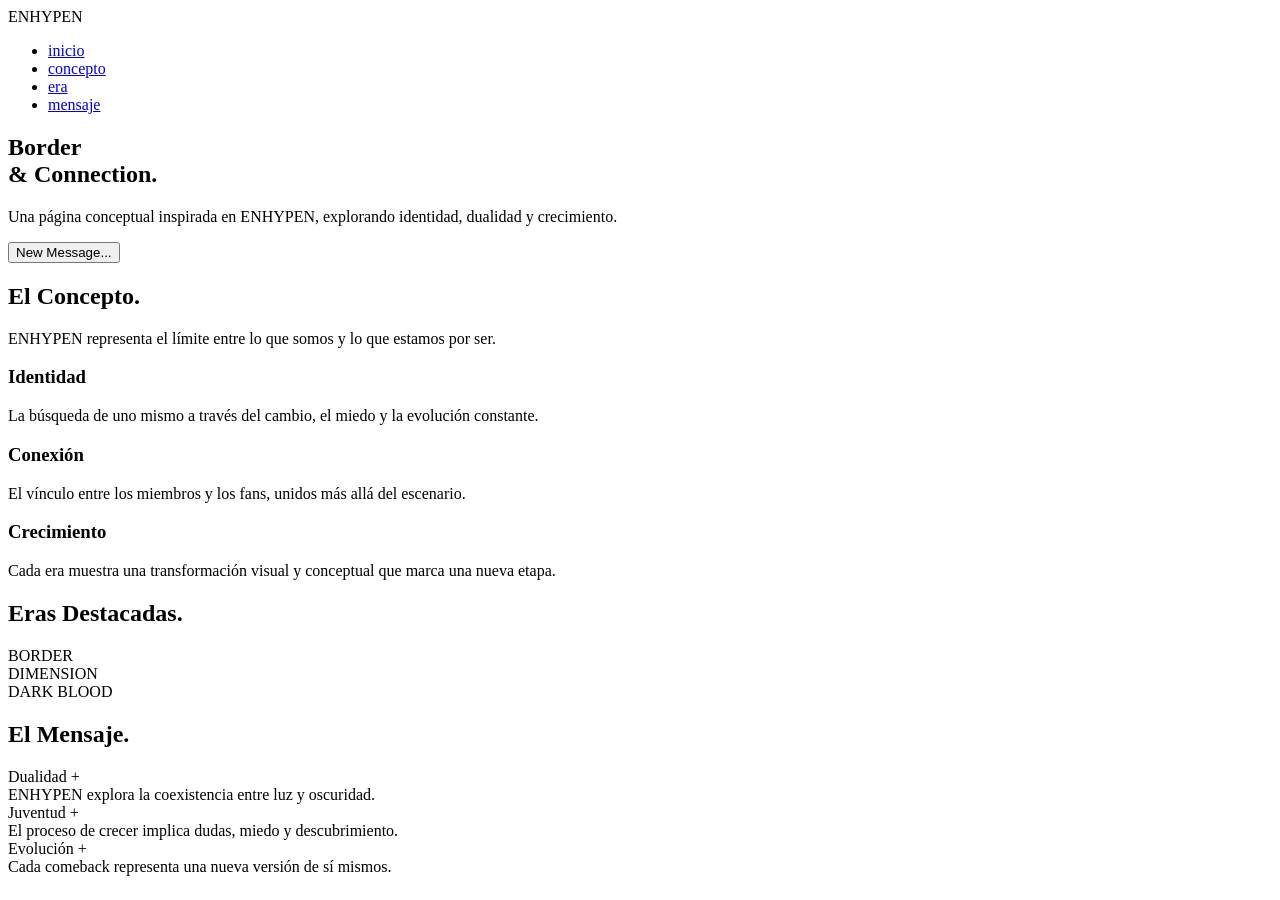
==== Tarea_1/index.html @ a041a490 "Create index.html" ====
<!DOCTYPE html>
<html lang="es">
<head>
    <meta charset="UTF-8">
    <title>ENHYPEN Concept</title>
    <link rel="stylesheet" href="styles.css">
</head>
<body>

    <nav>
        <span class="logo">ENHYPEN</span>
        <ul>
            <li><a href="#">inicio</a></li>
            <li><a href="#concepto">concepto</a></li>
            <li><a href="#era">era</a></li>
            <li><a href="#mensaje">mensaje</a></li>
        </ul>
    </nav>

    <section class="hero">
        <div class="hero-content">
            <h1>Border<br>& Connection.</h1>
            <p>
                Una página conceptual inspirada en ENHYPEN,
                explorando identidad, dualidad y crecimiento.
            </p>
            <button id="heroBtn">New Message...</button>
            <p id="dynamicText" class="dynamic-text"></p>
        </div>
    </section>

    <section id="concepto" class="work">
        <h2>El Concepto.</h2>
        <p class="subtitle">
            ENHYPEN representa el límite entre lo que somos y lo que estamos por ser.
        </p>

        <div class="work-grid">
            <div class="work-card">
                <h3>Identidad</h3>
                <p>
                    La búsqueda de uno mismo a través del cambio,
                    el miedo y la evolución constante.
                </p>
            </div>

            <div class="work-card">
                <h3>Conexión</h3>
                <p>
                    El vínculo entre los miembros y los fans,
                    unidos más allá del escenario.
                </p>
            </div>

            <div class="work-card">
                <h3>Crecimiento</h3>
                <p>
                    Cada era muestra una transformación visual
                    y conceptual que marca una nueva etapa.
                </p>
            </div>
        </div>
    </section>

    <section id="era" class="era">
        <h2>Eras Destacadas.</h2>
        <div class="era-grid">
            <div class="era-box">BORDER</div>
            <div class="era-box">DIMENSION</div>
            <div class="era-box">DARK BLOOD</div>
        </div>
    </section>


    <section id="mensaje" class="method">
        <h2>El Mensaje.</h2>
        <div class="accordion">

            <div class="item">
                <div class="title">Dualidad <span>+</span></div>
                <div class="content">
                    ENHYPEN explora la coexistencia entre luz y oscuridad.
                </div>
            </div>

            <div class="item">
                <div class="title">Juventud <span>+</span></div>
                <div class="content">
                    El proceso de crecer implica dudas, miedo y descubrimiento.
                </div>
            </div>

            <div class="item">
                <div class="title">Evolución <span>+</span></div>
                <div class="content">
                    Cada comeback representa una nueva versión de sí mismos.
                </div>
            </div>

        </div>
    </section>

    <script src="script.js"></script>
</body>
</html>
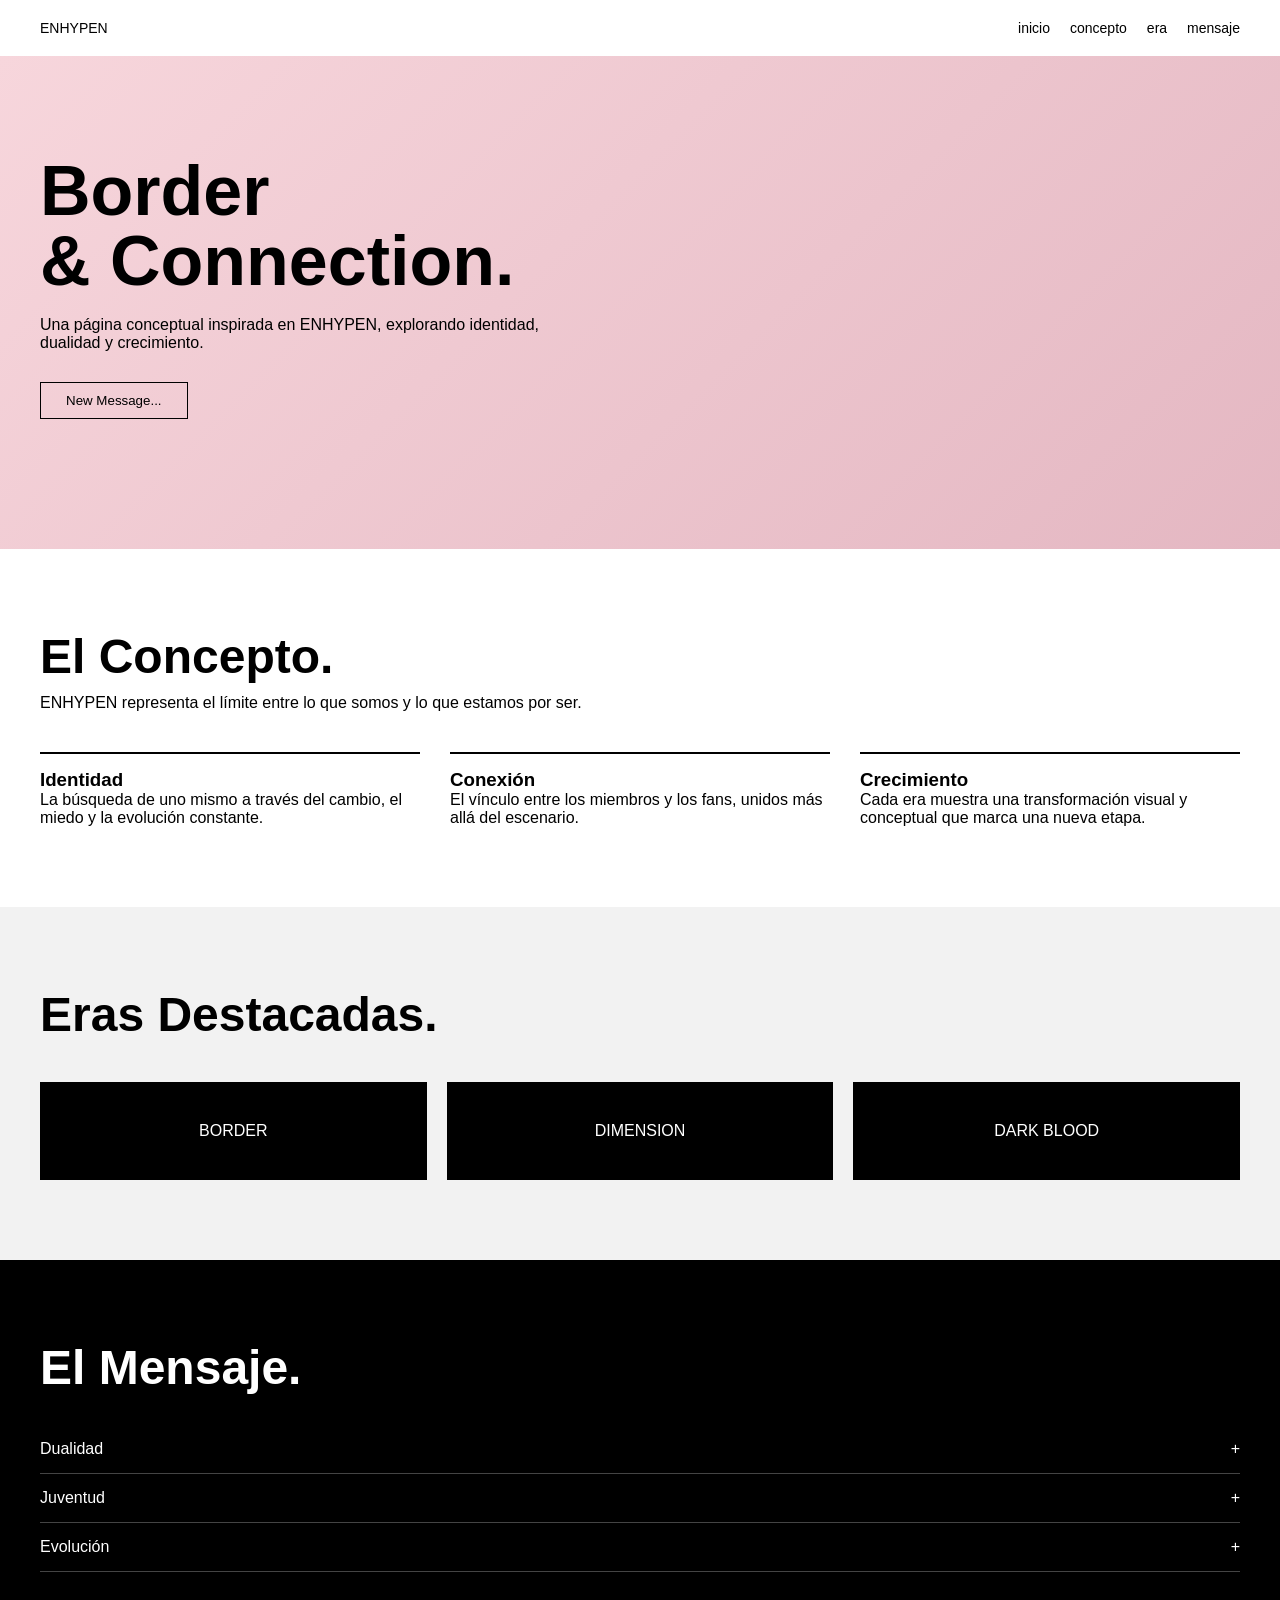
==== commit d49e8a69: "Add files via upload" ====
--- a/Tarea_1/index.html
+++ b/Tarea_1/index.html
@@ -1,105 +1,105 @@
-<!DOCTYPE html>
-<html lang="es">
-<head>
-    <meta charset="UTF-8">
-    <title>ENHYPEN Concept</title>
-    <link rel="stylesheet" href="styles.css">
-</head>
-<body>
-
-    <nav>
-        <span class="logo">ENHYPEN</span>
-        <ul>
-            <li><a href="#">inicio</a></li>
-            <li><a href="#concepto">concepto</a></li>
-            <li><a href="#era">era</a></li>
-            <li><a href="#mensaje">mensaje</a></li>
-        </ul>
-    </nav>
-
-    <section class="hero">
-        <div class="hero-content">
-            <h1>Border<br>& Connection.</h1>
-            <p>
-                Una página conceptual inspirada en ENHYPEN,
-                explorando identidad, dualidad y crecimiento.
-            </p>
-            <button id="heroBtn">New Message...</button>
-            <p id="dynamicText" class="dynamic-text"></p>
-        </div>
-    </section>
-
-    <section id="concepto" class="work">
-        <h2>El Concepto.</h2>
-        <p class="subtitle">
-            ENHYPEN representa el límite entre lo que somos y lo que estamos por ser.
-        </p>
-
-        <div class="work-grid">
-            <div class="work-card">
-                <h3>Identidad</h3>
-                <p>
-                    La búsqueda de uno mismo a través del cambio,
-                    el miedo y la evolución constante.
-                </p>
-            </div>
-
-            <div class="work-card">
-                <h3>Conexión</h3>
-                <p>
-                    El vínculo entre los miembros y los fans,
-                    unidos más allá del escenario.
-                </p>
-            </div>
-
-            <div class="work-card">
-                <h3>Crecimiento</h3>
-                <p>
-                    Cada era muestra una transformación visual
-                    y conceptual que marca una nueva etapa.
-                </p>
-            </div>
-        </div>
-    </section>
-
-    <section id="era" class="era">
-        <h2>Eras Destacadas.</h2>
-        <div class="era-grid">
-            <div class="era-box">BORDER</div>
-            <div class="era-box">DIMENSION</div>
-            <div class="era-box">DARK BLOOD</div>
-        </div>
-    </section>
-
-
-    <section id="mensaje" class="method">
-        <h2>El Mensaje.</h2>
-        <div class="accordion">
-
-            <div class="item">
-                <div class="title">Dualidad <span>+</span></div>
-                <div class="content">
-                    ENHYPEN explora la coexistencia entre luz y oscuridad.
-                </div>
-            </div>
-
-            <div class="item">
-                <div class="title">Juventud <span>+</span></div>
-                <div class="content">
-                    El proceso de crecer implica dudas, miedo y descubrimiento.
-                </div>
-            </div>
-
-            <div class="item">
-                <div class="title">Evolución <span>+</span></div>
-                <div class="content">
-                    Cada comeback representa una nueva versión de sí mismos.
-                </div>
-            </div>
-
-        </div>
-    </section>
-
-    <script src="script.js"></script>
-</body>
-</html>
+<!DOCTYPE html>
+<html lang="es">
+<head>
+    <meta charset="UTF-8">
+    <title>ENHYPEN Concept</title>
+    <link rel="stylesheet" href="styles.css">
+</head>
+<body>
+
+    <nav>
+        <span class="logo">ENHYPEN</span>
+        <ul>
+            <li><a href="#">inicio</a></li>
+            <li><a href="#concepto">concepto</a></li>
+            <li><a href="#era">era</a></li>
+            <li><a href="#mensaje">mensaje</a></li>
+        </ul>
+    </nav>
+
+    <section class="hero">
+        <div class="hero-content">
+            <h1>Border<br>& Connection.</h1>
+            <p>
+                Una página conceptual inspirada en ENHYPEN,
+                explorando identidad, dualidad y crecimiento.
+            </p>
+            <button id="heroBtn">New Message...</button>
+            <p id="dynamicText" class="dynamic-text"></p>
+        </div>
+    </section>
+
+    <section id="concepto" class="work">
+        <h2>El Concepto.</h2>
+        <p class="subtitle">
+            ENHYPEN representa el límite entre lo que somos y lo que estamos por ser.
+        </p>
+
+        <div class="work-grid">
+            <div class="work-card">
+                <h3>Identidad</h3>
+                <p>
+                    La búsqueda de uno mismo a través del cambio,
+                    el miedo y la evolución constante.
+                </p>
+            </div>
+
+            <div class="work-card">
+                <h3>Conexión</h3>
+                <p>
+                    El vínculo entre los miembros y los fans,
+                    unidos más allá del escenario.
+                </p>
+            </div>
+
+            <div class="work-card">
+                <h3>Crecimiento</h3>
+                <p>
+                    Cada era muestra una transformación visual
+                    y conceptual que marca una nueva etapa.
+                </p>
+            </div>
+        </div>
+    </section>
+
+    <section id="era" class="era">
+        <h2>Eras Destacadas.</h2>
+        <div class="era-grid">
+            <div class="era-box">BORDER</div>
+            <div class="era-box">DIMENSION</div>
+            <div class="era-box">DARK BLOOD</div>
+        </div>
+    </section>
+
+
+    <section id="mensaje" class="method">
+        <h2>El Mensaje.</h2>
+        <div class="accordion">
+
+            <div class="item">
+                <div class="title">Dualidad <span>+</span></div>
+                <div class="content">
+                    ENHYPEN explora la coexistencia entre luz y oscuridad.
+                </div>
+            </div>
+
+            <div class="item">
+                <div class="title">Juventud <span>+</span></div>
+                <div class="content">
+                    El proceso de crecer implica dudas, miedo y descubrimiento.
+                </div>
+            </div>
+
+            <div class="item">
+                <div class="title">Evolución <span>+</span></div>
+                <div class="content">
+                    Cada comeback representa una nueva versión de sí mismos.
+                </div>
+            </div>
+
+        </div>
+    </section>
+
+    <script src="script.js"></script>
+</body>
+</html>
--- a/Tarea_1/styles.css
+++ b/Tarea_1/styles.css
@@ -0,0 +1,155 @@
+* {
+    margin: 0;
+    padding: 0;
+    box-sizing: border-box;
+}
+
+body {
+    font-family: Arial, Helvetica, sans-serif;
+    background-color: #f7d6dc;
+    color: #000;
+}
+
+nav {
+    display: flex;
+    justify-content: space-between;
+    padding: 20px 40px;
+    font-size: 14px;
+    background-color: #fff;
+}
+
+nav ul {
+    display: flex;
+    list-style: none;
+    gap: 20px;
+}
+
+nav a {
+    text-decoration: none;
+    color: black;
+    transition: 0.3s;
+}
+
+nav a:hover {
+    opacity: 0.6;
+}
+
+.hero {
+    padding: 100px 40px;
+    background: linear-gradient(135deg, #f7d6dc, #e4b7c2);
+}
+
+.hero h1 {
+    font-size: 70px;
+    line-height: 1;
+    margin-bottom: 20px;
+}
+
+.hero p {
+    max-width: 500px;
+    margin-bottom: 30px;
+}
+
+.hero button {
+    padding: 10px 25px;
+    border: 1px solid black;
+    background: transparent;
+    cursor: pointer;
+    transition: 0.3s;
+}
+
+.hero button:hover {
+    background: black;
+    color: white;
+}
+
+.dynamic-text {
+    margin-top: 15px;
+    font-style: italic;
+}
+
+
+.work {
+    background-color: #fff;
+    padding: 80px 40px;
+}
+
+.work h2 {
+    font-size: 48px;
+    margin-bottom: 10px;
+}
+
+.subtitle {
+    margin-bottom: 40px;
+}
+
+.work-grid {
+    display: grid;
+    grid-template-columns: repeat(auto-fit, minmax(220px, 1fr));
+    gap: 30px;
+}
+
+.work-card {
+    border-top: 2px solid black;
+    padding-top: 15px;
+}
+
+
+.era {
+    padding: 80px 40px;
+    background-color: #f2f2f2;
+}
+
+.era h2 {
+    font-size: 48px;
+    margin-bottom: 40px;
+}
+
+.era-grid {
+    display: flex;
+    gap: 20px;
+}
+
+.era-box {
+    flex: 1;
+    padding: 40px;
+    background-color: black;
+    color: white;
+    text-align: center;
+    transition: 0.3s;
+    cursor: pointer;
+}
+
+.era-box:hover {
+    background-color: #333;
+}
+
+
+.method {
+    background-color: black;
+    color: white;
+    padding: 80px 40px;
+}
+
+.method h2 {
+    font-size: 48px;
+    margin-bottom: 30px;
+}
+
+.item {
+    border-bottom: 1px solid #444;
+}
+
+.title {
+    padding: 15px 0;
+    cursor: pointer;
+    display: flex;
+    justify-content: space-between;
+}
+
+.content {
+    max-height: 0;
+    overflow: hidden;
+    transition: 0.4s;
+    font-size: 14px;
+}
